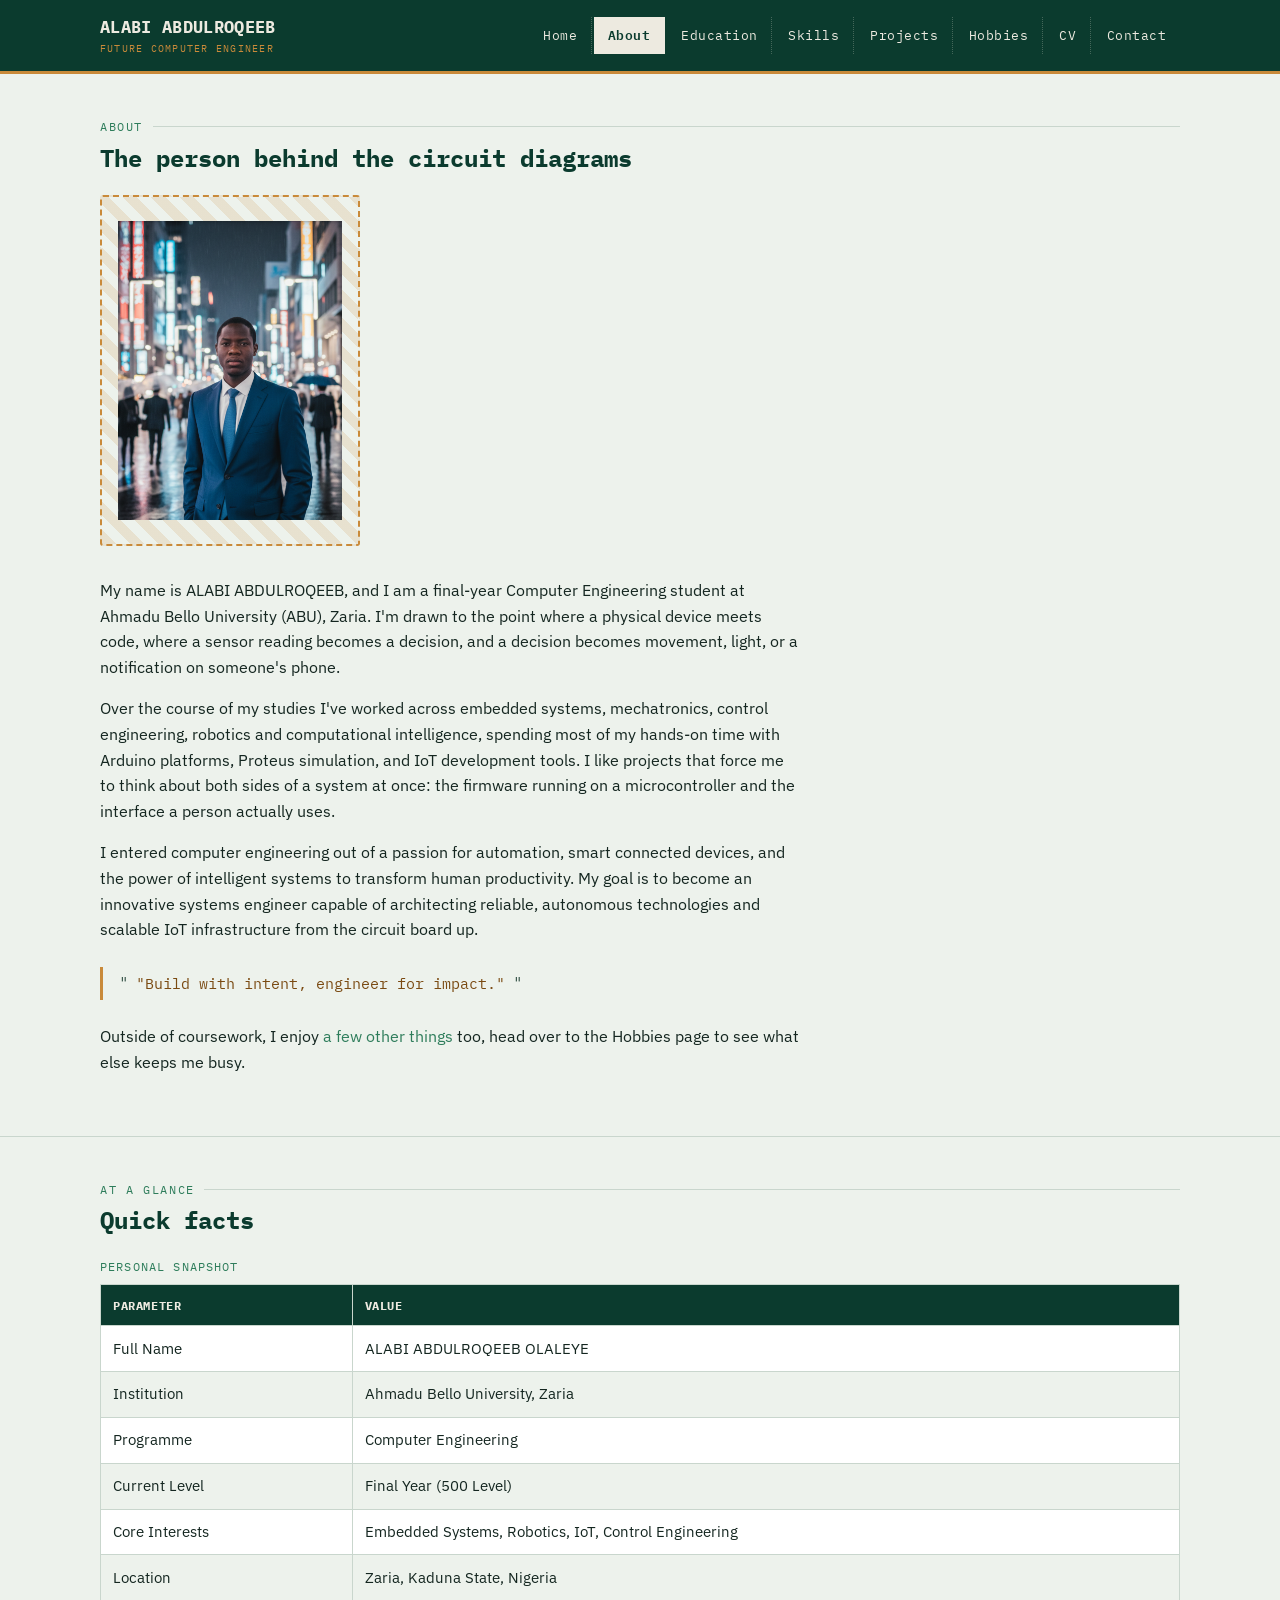
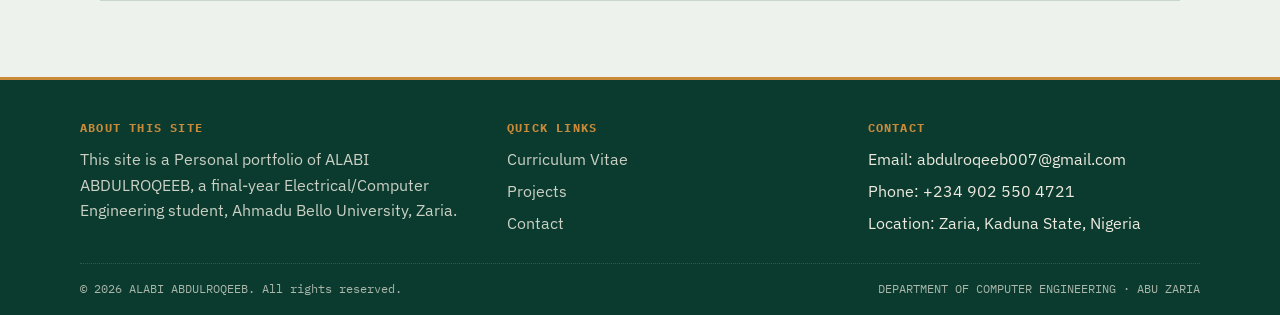
==== about.html @ e42a9821 "Add files via upload" ====
<!DOCTYPE html>
<html lang="en">
<head>
<meta charset="UTF-8">
<meta name="viewport" content="width=device-width, initial-scale=1.0">
<title>About</title>
<meta name="description" content="About page introducing a final-year Electrical/Computer Engineering student at Ahmadu Bello University, Zaria.">
<link rel="stylesheet" href="assets/css/style.css">
</head>
<body>
<a class="skip-link" href="#main">Skip to main content</a>

<header class="site-header">
  <div class="header-bar">
    <a class="brand" href="index.html">ALABI ABDULROQEEB<small>Future Computer Engineer</small></a>
    <input type="checkbox" id="nav-toggle" class="nav-toggle">
    <label for="nav-toggle" class="nav-toggle-label"><span class="open-icon">MENU&nbsp;☰</span><span class="close-icon">CLOSE&nbsp;✕</span></label>
    <nav class="site-nav" aria-label="Primary">
      <ul>
        <li><a href="index.html">Home</a></li>
        <li><a href="about.html" aria-current="page">About</a></li>
        <li><a href="education.html">Education</a></li>
        <li><a href="skills.html">Skills</a></li>
        <li><a href="projects.html">Projects</a></li>
        <li><a href="hobbies.html">Hobbies</a></li>
        <li><a href="cv.html">CV</a></li>
        <li><a href="contact.html">Contact</a></li>
      </ul>
    </nav>
  </div>
</header>

<main id="main">
  <section class="section">
    <div class="container">
      <p class="section-label">About</p>
      <h2>The person behind the circuit diagrams</h2>

      <div style="display:grid;gap:2rem;grid-template-columns:1fr;">
        <div class="pad-placeholder" style="max-width:260px;">
          <div>
            <img src="assets/images/profile.jpg" alt="Abdulroqeeb_img">
          </div>
        </div>
        <div class="lede-block">
          <p>My name is <span class="ed">ALABI ABDULROQEEB</span>, and I am a final-year Computer Engineering student at Ahmadu Bello University (ABU), Zaria. I'm drawn to the point where a physical device meets code, where a sensor reading becomes a decision, and a decision becomes movement, light, or a notification on someone's phone.</p>
          <p>Over the course of my studies I've worked across embedded systems, mechatronics, control engineering, robotics and computational intelligence, spending most of my hands-on time with Arduino platforms, Proteus simulation, and IoT development tools. I like projects that force me to think about both sides of a system at once: the firmware running on a microcontroller and the interface a person actually uses.</p>
          <p><span class="ed">I entered computer engineering out of a passion for automation, smart connected devices, and the power of intelligent systems to transform human productivity. My goal is to become an innovative systems engineer capable of architecting reliable, autonomous technologies and scalable IoT infrastructure from the circuit board up.</span></p>

          <blockquote style="border-left:3px solid var(--copper); margin:1.5rem 0; padding:.25rem 0 .25rem 1rem; font-family:var(--font-mono); color:var(--ink-soft);">
            "<span class="fillme">"Build with intent, engineer for impact."</span>"
          </blockquote>

          <p>Outside of coursework, I enjoy <a href="hobbies.html">a few other things</a> too, head over to the Hobbies page to see what else keeps me busy.</p>
        </div>
      </div>
    </div>
  </section>

  <section class="section">
    <div class="container">
      <p class="section-label">At a Glance</p>
      <h2>Quick facts</h2>
      <div class="table-wrap">
        <table class="datasheet">
          <caption>Personal Snapshot</caption>
          <thead>
            <tr><th>Parameter</th><th>Value</th></tr>
          </thead>
          <tbody>
            <tr><td>Full Name</td><td class="ed">ALABI ABDULROQEEB OLALEYE</td></tr>
            <tr><td>Institution</td><td>Ahmadu Bello University, Zaria</td></tr>
            <tr><td>Programme</td><td>Computer Engineering</td></tr>
            <tr><td>Current Level</td><td class="ed">Final Year (500 Level)</td></tr>
            <tr><td>Core Interests</td><td>Embedded Systems, Robotics, IoT, Control Engineering</td></tr>
            <tr><td>Location</td><td>Zaria, Kaduna State, Nigeria</td></tr>
          </tbody>
        </table>
      </div>
    </div>
  </section>
</main>

<footer class="site-footer">
  <div class="container footer-grid">
    <div>
      <h4>About this site</h4>
      <p>This site is a Personal portfolio of <span class="ed">ALABI ABDULROQEEB</span>, a final-year Electrical/Computer Engineering student, Ahmadu Bello University, Zaria.</p>
    </div>
    <div>
      <h4>Quick Links</h4>
      <ul>
        <li><a href="cv.html">Curriculum Vitae</a></li>
        <li><a href="projects.html">Projects</a></li>
        <li><a href="contact.html">Contact</a></li>
      </ul>
    </div>
    <div>
      <h4>Contact</h4>
      <ul>
        <li>Email: <span class="ed">abdulroqeeb007@gmail.com</span></li>
        <li>Phone: <span class="ed">+234 902 550 4721</span></li>
        <li>Location: Zaria, Kaduna State, Nigeria</li>
      </ul>
    </div>
  </div>
  <div class="container footer-strip">
    <span>&copy; <span class="ed">2026</span> ALABI ABDULROQEEB. All rights reserved.</span>
    <span>DEPARTMENT OF COMPUTER ENGINEERING · ABU ZARIA</span>
  </div>
</footer>

</body>
</html>
---- assets/css/style.css ----
/* =========================================================
   PORTFOLIO STYLESHEET
   Theme: "Circuit Board / Component Datasheet"
   Author: [FILL IN YOUR NAME]
   Notes: Pure CSS3 only. No JavaScript. Mobile-first.
   ========================================================= */

@import url('https://fonts.googleapis.com/css2?family=IBM+Plex+Mono:wght@400;500;600;700&family=IBM+Plex+Sans:wght@400;500;600;700&display=swap');

/* ---------- 1. Design tokens ---------- */
:root{
  --board-dark:   #0B3B2E;   /* deep PCB green   - header/nav/footer */
  --board-mid:    #12503C;   /* mid green        - hover / secondary */
  --trace:        #2E7D5B;   /* trace green      - dividers / links on paper */
  --copper:       #C98A3A;   /* copper accent    - highlights / active states */
  --copper-dim:   rgba(201,138,58,0.16);
  --silk:         #EDEAE0;   /* silkscreen white - text on dark green */
  --paper:        #EDF2EC;   /* pale board-paper background for content pages */
  --paper-raised: #FFFFFF;   /* card surfaces */
  --ink:          #142620;   /* near-black ink for body text on paper */
  --ink-soft:     #3E5A4F;   /* secondary text */
  --line:         #C9D6CD;   /* hairline borders */
  --radius:       3px;
  --font-mono:    'IBM Plex Mono', 'Courier New', monospace;
  --font-sans:    'IBM Plex Sans', system-ui, -apple-system, Segoe UI, Arial, sans-serif;
  --max:          1120px;
}

/* ---------- 2. Reset ---------- */
*, *::before, *::after{ box-sizing:border-box; }
html{ scroll-behavior:smooth; }
body{
  margin:0;
  font-family:var(--font-sans);
  background:var(--paper);
  color:var(--ink);
  line-height:1.6;
  -webkit-font-smoothing:antialiased;
}
img{ max-width:100%; display:block; }
a{ color:var(--trace); text-decoration:none; }
a:hover, a:focus{ text-decoration:underline; }
a:focus-visible, button:focus-visible, input:focus-visible, textarea:focus-visible, summary:focus-visible{
  outline:2px solid var(--copper);
  outline-offset:2px;
}
h1,h2,h3,h4{
  font-family:var(--font-mono);
  line-height:1.25;
  margin:0 0 .6em;
  color:var(--board-dark);
}
p{ margin:0 0 1em; }
ul{ margin:0; padding:0; }
li{ list-style:none; }
.container{
  max-width:var(--max);
  margin:0 auto;
  padding:0 1.25rem;
}

@media (prefers-reduced-motion: reduce){
  *{ animation-duration:0.001ms !important; animation-iteration-count:1 !important; transition-duration:0.001ms !important; scroll-behavior:auto !important; }
}

/* ---------- 3. Fill-in-the-blank markers ---------- */
/* Wrap any spot you must personalise in <span class="fillme">...</span> */
.fillme{
  display:inline-block;
  
 
  border-radius:var(--radius);
  padding:.05em .5em;
  font-family:var(--font-mono);
  font-size:.92em;
  color:#7A4A12;
}


/* A larger block-level placeholder, used for photos/images/files */
.pad-placeholder{
  border:2px dashed var(--copper);
  border-radius:var(--radius);
  background:
    repeating-linear-gradient(45deg, var(--copper-dim) 0 10px, transparent 10px 20px);
  color:#7A4A12;
  font-family:var(--font-mono);
  font-size:.85rem;
  text-align:center;
  padding:1.5rem 1rem;
  display:flex;
  align-items:center;
  justify-content:center;
  min-height:160px;
}
.pad-placeholder strong{ display:block; font-size:1rem; margin-bottom:.35rem; color:#5c3a0e; }

/* ---------- 4. Header / Edge-connector navigation ---------- */
.site-header{
  background:var(--board-dark);
  color:var(--silk);
  position:sticky;
  top:0;
  z-index:50;
  border-bottom:3px solid var(--copper);
}
.header-bar{
  max-width:var(--max);
  margin:0 auto;
  padding:.85rem 1.25rem;
  display:flex;
  align-items:center;
  justify-content:space-between;
  gap:1rem;
}
.brand{
  font-family:var(--font-mono);
  font-weight:700;
  font-size:1.05rem;
  color:var(--silk);
  letter-spacing:.02em;
  white-space:nowrap;
}
.brand small{
  display:block;
  font-weight:400;
  font-size:.65rem;
  color:var(--copper);
  letter-spacing:.12em;
  text-transform:uppercase;
}
.brand:hover{ text-decoration:none; }

.nav-toggle{ position:absolute; opacity:0; pointer-events:none; }
.nav-toggle-label{
  font-family:var(--font-mono);
  background:transparent;
  border:1px solid var(--copper);
  color:var(--copper);
  padding:.4rem .65rem;
  border-radius:var(--radius);
  cursor:pointer;
  line-height:1;
}
.nav-toggle-label .close-icon{ display:none; }

/* Edge-connector strip: each link = a gold "pin" */
.site-nav{
  display:none;
  width:100%;
}
.site-nav ul{
  display:flex;
  flex-direction:column;
  border-top:1px solid rgba(201,138,58,.35);
  margin-top:.75rem;
}
.site-nav a{
  display:block;
  font-family:var(--font-mono);
  font-size:.82rem;
  letter-spacing:.04em;
  color:var(--silk);
  padding:.7rem .3rem;
  border-bottom:1px solid rgba(237,234,224,.12);
}
.site-nav a:hover, .site-nav a:focus{
  color:var(--board-dark);
  background:var(--copper);
  text-decoration:none;
}
.site-nav a[aria-current="page"]{
  color:var(--board-dark);
  background:var(--silk);
  font-weight:600;
}
.nav-toggle:checked ~ .site-nav{ display:block; }
.nav-toggle:checked ~ .nav-toggle-label .open-icon{ display:none; }
.nav-toggle:checked ~ .nav-toggle-label .close-icon{ display:inline; }

@media (min-width:800px){
  .nav-toggle-label{ display:none; }
  .site-nav{ display:block; width:auto; }
  .site-nav ul{
    flex-direction:row;
    border-top:none;
    margin-top:0;
    gap:.15rem;
  }
  .site-nav a{
    border-bottom:none;
    border-right:1px dotted rgba(237,234,224,.25);
    padding:.5rem .85rem;
  }
  .site-nav li:last-child a{ border-right:none; }
}

/* ---------- 5. Hero (home page "boot sequence") ---------- */
.hero{
  background:linear-gradient(180deg, var(--board-dark) 0%, var(--board-mid) 100%);
  color:var(--silk);
  padding:3rem 0 3.5rem;
}
.boot{
  font-family:var(--font-mono);
  font-size:.85rem;
  color:#9FD7BC;
  margin-bottom:1.25rem;
  white-space:pre-wrap;
}
.boot .cursor{ animation:blink 1.1s steps(1) infinite; }
@keyframes blink{ 50%{ opacity:0; } }
.hero h1{
  color:var(--silk);
  font-size:clamp(1.9rem, 5vw, 3rem);
  margin-bottom:.4rem;
}
.hero .role{
  font-family:var(--font-mono);
  color:var(--copper);
  font-size:1.05rem;
  margin-bottom:1.1rem;
}
.hero p.lede{ max-width:60ch; color:var(--silk); opacity:.92; }
.hero-actions{ display:flex; gap:.75rem; flex-wrap:wrap; margin-top:1.4rem; }

.btn{
  display:inline-block;
  font-family:var(--font-mono);
  font-size:.85rem;
  padding:.65rem 1.1rem;
  border-radius:var(--radius);
  border:1px solid var(--copper);
  transition:transform .15s ease, box-shadow .15s ease;
}
.btn:hover, .btn:focus{ text-decoration:none; transform:translateY(-2px); }
.btn-primary{ background:var(--copper); color:var(--board-dark); font-weight:600; }
.btn-primary:hover{ box-shadow:0 4px 0 0 #8a5f24; }
.btn-ghost{ background:transparent; color:var(--silk); }
.btn-ghost:hover{ background:rgba(237,234,224,.08); }

/* Stat pins row on home */
.pin-stats{
  display:grid;
  grid-template-columns:repeat(2,1fr);
  gap:1px;
  background:rgba(237,234,224,.18);
  margin-top:2.2rem;
  border:1px solid rgba(237,234,224,.18);
}
.pin-stats div{
  background:var(--board-dark);
  padding:1rem .75rem;
}
.pin-stats .num{ font-family:var(--font-mono); color:var(--copper); font-size:1.5rem; font-weight:700; display:block; }
.pin-stats .label{ font-size:.72rem; letter-spacing:.06em; text-transform:uppercase; color:var(--silk); opacity:.8; }
@media (min-width:640px){ .pin-stats{ grid-template-columns:repeat(4,1fr); } }

/* ---------- 6. Section scaffolding ---------- */
.section{ padding:2.75rem 0; }
.section + .section{ border-top:1px solid var(--line); }
.section-label{
  font-family:var(--font-mono);
  font-size:.72rem;
  letter-spacing:.14em;
  text-transform:uppercase;
  color:var(--trace);
  display:flex;
  align-items:center;
  gap:.6rem;
  margin-bottom:.4rem;
}
.section-label::after{
  content:"";
  flex:1;
  height:1px;
  background:var(--line);
}
.section h2{ font-size:1.5rem; margin-bottom:1.4rem; }
.lede-block{ max-width:70ch; }

/* ---------- 7. Component-style cards (skills, projects) ---------- */
.chip-grid{
  display:grid;
  grid-template-columns:1fr;
  gap:1rem;
}
@media (min-width:640px){ .chip-grid{ grid-template-columns:repeat(2,1fr); } }
@media (min-width:980px){ .chip-grid{ grid-template-columns:repeat(3,1fr); } }

.ic-card{
  position:relative;
  background:var(--paper-raised);
  border:1px solid var(--line);
  border-radius:var(--radius);
  padding:1.25rem 1.1rem;
  transition:transform .15s ease, box-shadow .15s ease, border-color .15s ease;
}
.ic-card:hover{
  transform:translateY(-3px);
  box-shadow:0 8px 18px rgba(11,59,46,.12);
  border-color:var(--copper);
}
.ic-card .chip-id{
  font-family:var(--font-mono);
  font-size:.68rem;
  color:var(--copper);
  letter-spacing:.08em;
  display:block;
  margin-bottom:.35rem;
}
.ic-card h3{ font-size:1.02rem; margin-bottom:.5rem; }
.ic-card ul{ margin-top:.6rem; }
.ic-card li{
  font-size:.92rem;
  padding-left:1rem;
  position:relative;
  margin-bottom:.3rem;
  color:var(--ink-soft);
}
.ic-card li::before{
  content:"–";
  position:absolute; left:0; color:var(--copper);
}
.tag-row{ display:flex; flex-wrap:wrap; gap:.4rem; margin-top:.75rem; }
.tag{
  font-family:var(--font-mono);
  font-size:.68rem;
  background:var(--paper);
  border:1px solid var(--line);
  color:var(--ink-soft);
  padding:.2rem .5rem;
  border-radius:2px;
}

/* Project cards get pin-marks on the sides, like an IC package */
.ic-card.project{ border-left:4px solid var(--trace); }
.ic-card.project .status{
  font-family:var(--font-mono);
  font-size:.68rem;
  text-transform:uppercase;
  letter-spacing:.06em;
  color:#fff;
  background:var(--trace);
  padding:.15rem .5rem;
  border-radius:2px;
  display:inline-block;
  margin-bottom:.5rem;
}
.ic-card.project .links{ margin-top:.85rem; display:flex; gap:.9rem; font-family:var(--font-mono); font-size:.8rem; }

/* ---------- 8. Datasheet tables (education / CV) ---------- */
.datasheet{
  width:100%;
  border-collapse:collapse;
  background:var(--paper-raised);
  font-size:.94rem;
}
.datasheet caption{
  text-align:left;
  font-family:var(--font-mono);
  font-size:.72rem;
  letter-spacing:.1em;
  text-transform:uppercase;
  color:var(--trace);
  margin-bottom:.5rem;
}
.datasheet th, .datasheet td{
  border:1px solid var(--line);
  padding:.65rem .75rem;
  text-align:left;
  vertical-align:top;
}
.datasheet thead th{
  background:var(--board-dark);
  color:var(--silk);
  font-family:var(--font-mono);
  font-size:.75rem;
  letter-spacing:.05em;
  text-transform:uppercase;
}
.datasheet tbody tr:nth-child(even){ background:var(--paper); }
.table-wrap{ overflow-x:auto; }

/* ---------- 9. Timeline (Educational Background) ---------- */
.timeline{ position:relative; padding-left:1.4rem; border-left:2px solid var(--trace); }
.timeline-item{ position:relative; padding-bottom:1.8rem; }
.timeline-item:last-child{ padding-bottom:0; }
.timeline-item::before{
  content:"";
  position:absolute; left:-1.58rem; top:.2rem;
  width:10px; height:10px; border-radius:50%;
  background:var(--copper);
  border:2px solid var(--paper);
  box-shadow:0 0 0 2px var(--trace);
}
.timeline-item .when{
  font-family:var(--font-mono);
  font-size:.75rem;
  color:var(--trace);
  text-transform:uppercase;
  letter-spacing:.05em;
}
.timeline-item h3{ margin:.15rem 0 .3rem; font-size:1.05rem; }

/* ---------- 10. Accordion (native details/summary — no JS/CSS hacks needed) ---------- */
.accordion{
  border:1px solid var(--line);
  border-radius:var(--radius);
  background:var(--paper-raised);
  margin-bottom:.75rem;
}
.accordion summary{
  cursor:pointer;
  font-family:var(--font-mono);
  font-weight:600;
  padding:.85rem 1rem;
  list-style:none;
  display:flex;
  justify-content:space-between;
  align-items:center;
}
.accordion summary::-webkit-details-marker{ display:none; }
.accordion summary::after{ content:"+"; color:var(--copper); font-size:1.1rem; }
.accordion[open] summary::after{ content:"–"; }
.accordion .accordion-body{ padding:0 1rem 1rem; color:var(--ink-soft); }

/* ---------- 11. Forms (Contact) ---------- */
.form-grid{ display:grid; gap:1rem; max-width:640px; }
.field label{
  display:block;
  font-family:var(--font-mono);
  font-size:.78rem;
  text-transform:uppercase;
  letter-spacing:.05em;
  color:var(--trace);
  margin-bottom:.35rem;
}
.field input, .field textarea{
  width:100%;
  font-family:var(--font-sans);
  font-size:1rem;
  padding:.65rem .75rem;
  border:1px solid var(--line);
  border-radius:var(--radius);
  background:var(--paper-raised);
  color:var(--ink);
}
.field input:focus, .field textarea:focus{ border-color:var(--copper); }
.hint{ font-size:.8rem; color:var(--ink-soft); margin-top:-.25rem; }

/* ---------- 12. Footer (datasheet-style) ---------- */
.site-footer{
  background:var(--board-dark);
  color:var(--silk);
  margin-top:2rem;
  border-top:3px solid var(--copper);
}
.footer-grid{
  display:grid;
  gap:1.75rem;
  padding:2.5rem 0 1.25rem;
  grid-template-columns:1fr;
}
@media (min-width:700px){ .footer-grid{ grid-template-columns:1.2fr 1fr 1fr; } }
.footer-grid h4{
  color:var(--copper);
  font-size:.75rem;
  letter-spacing:.1em;
  text-transform:uppercase;
  margin-bottom:.75rem;
}
.footer-grid a{ color:var(--silk); opacity:.85; }
.footer-grid p{ color:var(--silk); opacity:.85; }
.footer-grid li{ margin-bottom:.4rem; }
.footer-strip{
  border-top:1px dotted rgba(237,234,224,.25);
  padding:1rem 0;
  font-family:var(--font-mono);
  font-size:.72rem;
  color:var(--silk);
  opacity:.7;
  display:flex;
  flex-wrap:wrap;
  justify-content:space-between;
  gap:.5rem;
}

/* ---------- 13. Misc utility ---------- */
.text-center{ text-align:center; }
.mt-lg{ margin-top:2rem; }
.skip-link{
  position:absolute; left:-999px; top:auto;
  background:var(--copper); color:var(--board-dark);
  padding:.6rem 1rem; z-index:100; font-family:var(--font-mono);
}
.skip-link:focus{ left:1rem; top:1rem; }
.img{max-width:260px;}
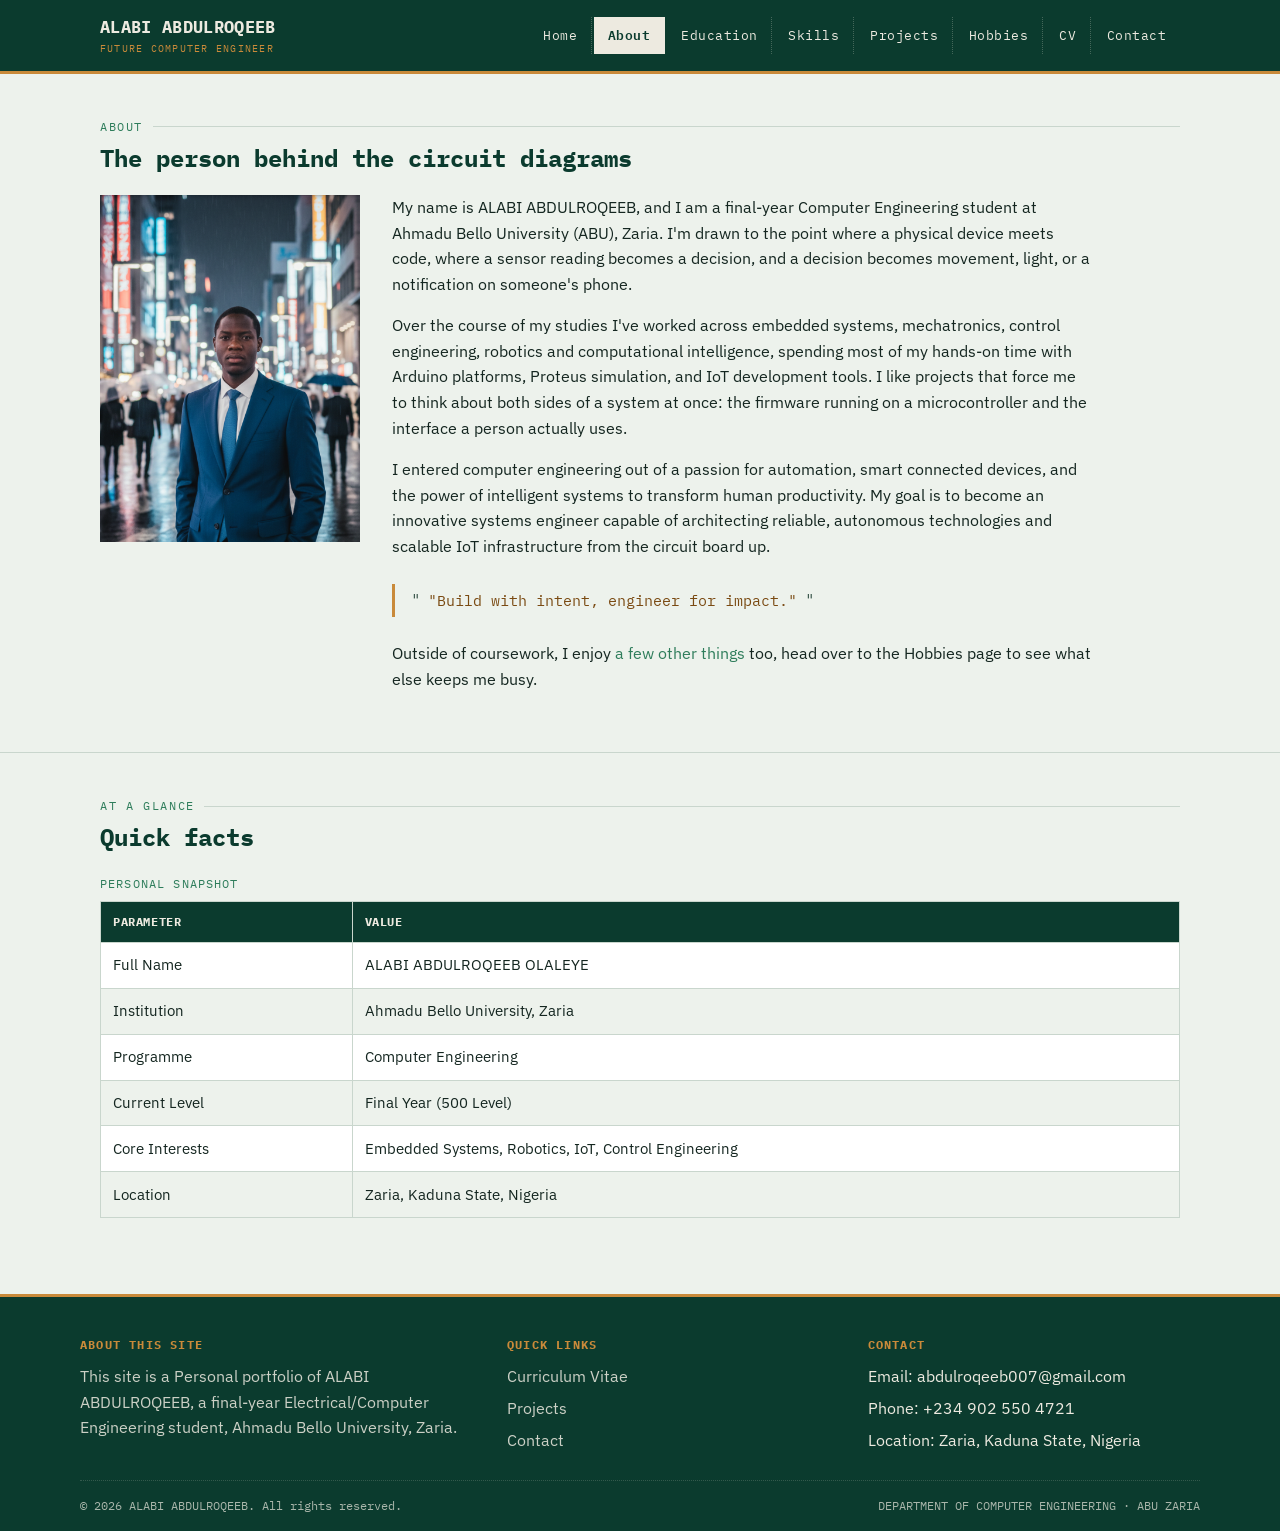
==== commit 5019dd73: "Change layout from grid to flex in about.html" ====
--- a/about.html
+++ b/about.html
@@ -36,8 +36,8 @@
       <p class="section-label">About</p>
       <h2>The person behind the circuit diagrams</h2>
 
-      <div style="display:grid;gap:2rem;grid-template-columns:1fr;">
-        <div class="pad-placeholder" style="max-width:260px;">
+      <div style="display:flex;gap:2rem;grid-template-columns:1fr;">
+        <div class="padplaceholder" style="max-width:260px;">
           <div>
             <img src="assets/images/profile.jpg" alt="Abdulroqeeb_img">
           </div>
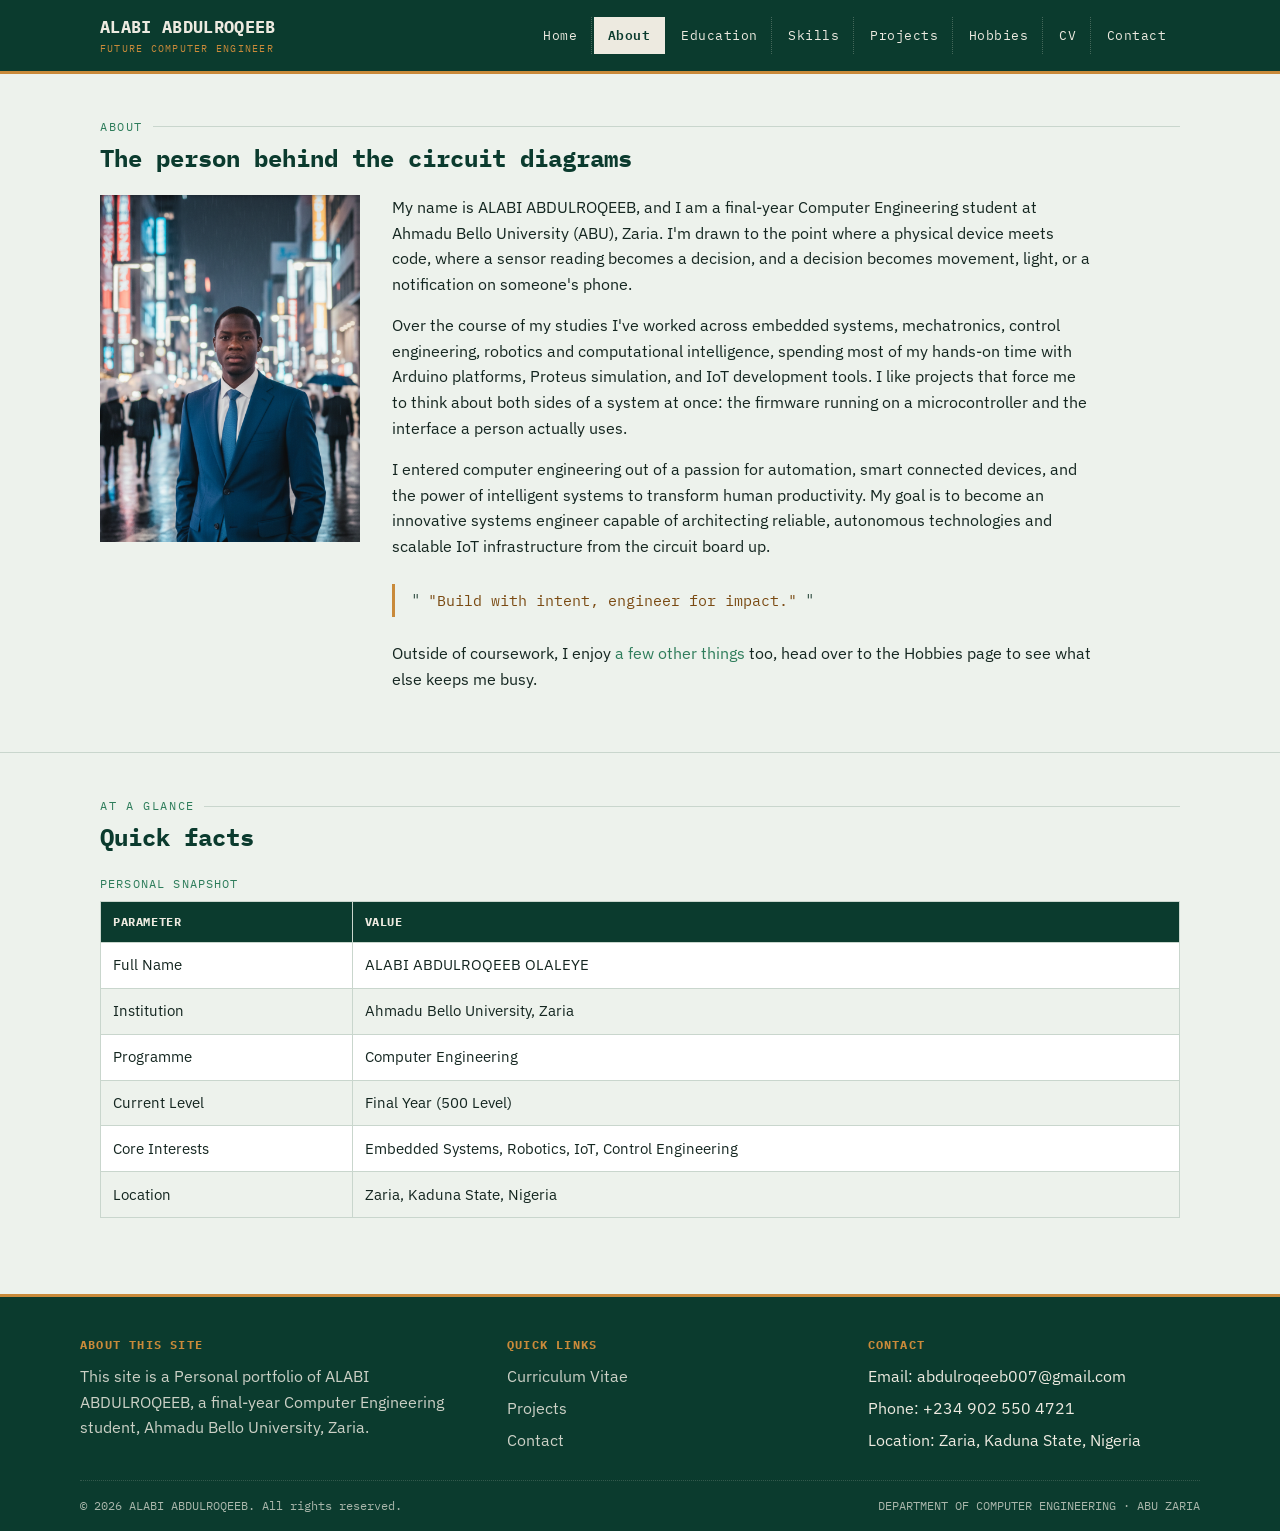
==== commit 66903b33: "Update student major in about.html" ====
--- a/about.html
+++ b/about.html
@@ -85,7 +85,7 @@
   <div class="container footer-grid">
     <div>
       <h4>About this site</h4>
-      <p>This site is a Personal portfolio of <span class="ed">ALABI ABDULROQEEB</span>, a final-year Electrical/Computer Engineering student, Ahmadu Bello University, Zaria.</p>
+      <p>This site is a Personal portfolio of <span class="ed">ALABI ABDULROQEEB</span>, a final-year Computer Engineering student, Ahmadu Bello University, Zaria.</p>
     </div>
     <div>
       <h4>Quick Links</h4>
--- a/assets/css/style.css
+++ b/assets/css/style.css
@@ -1,9 +1,3 @@
-/* =========================================================
-   PORTFOLIO STYLESHEET
-   Theme: "Circuit Board / Component Datasheet"
-   Author: [FILL IN YOUR NAME]
-   Notes: Pure CSS3 only. No JavaScript. Mobile-first.
-   ========================================================= */
 
 @import url('https://fonts.googleapis.com/css2?family=IBM+Plex+Mono:wght@400;500;600;700&family=IBM+Plex+Sans:wght@400;500;600;700&display=swap');
 
@@ -78,7 +72,7 @@
 
 
 /* A larger block-level placeholder, used for photos/images/files */
-.pad-placeholder{
+.pd-placeholder{
   border:2px dashed var(--copper);
   border-radius:var(--radius);
   background:
@@ -93,7 +87,7 @@
   justify-content:center;
   min-height:160px;
 }
-.pad-placeholder strong{ display:block; font-size:1rem; margin-bottom:.35rem; color:#5c3a0e; }
+.pd-placeholder strong{ display:block; font-size:1rem; margin-bottom:.35rem; color:#5c3a0e; }
 
 /* ---------- 4. Header / Edge-connector navigation ---------- */
 .site-header{
@@ -495,4 +489,4 @@
   padding:.6rem 1rem; z-index:100; font-family:var(--font-mono);
 }
 .skip-link:focus{ left:1rem; top:1rem; }
-.img{max-width:260px;}+.img{max-width:260px;}
